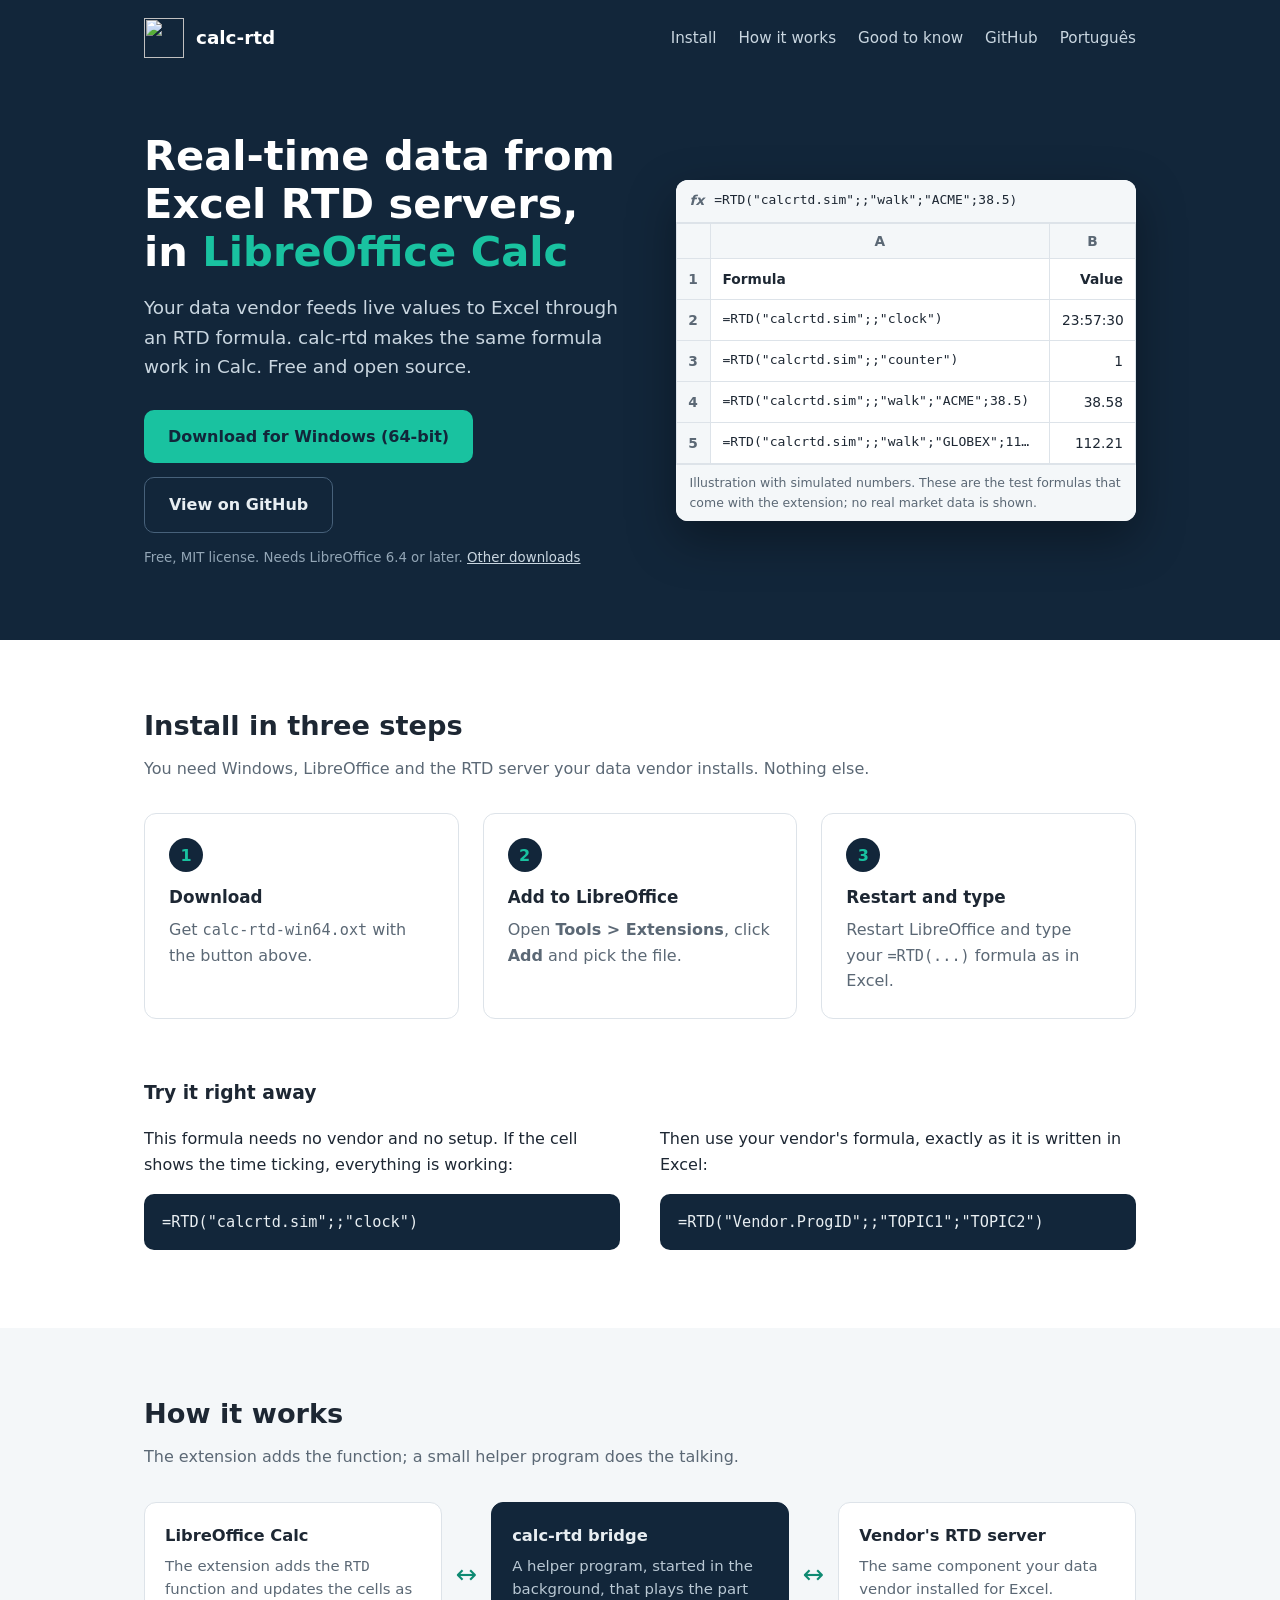
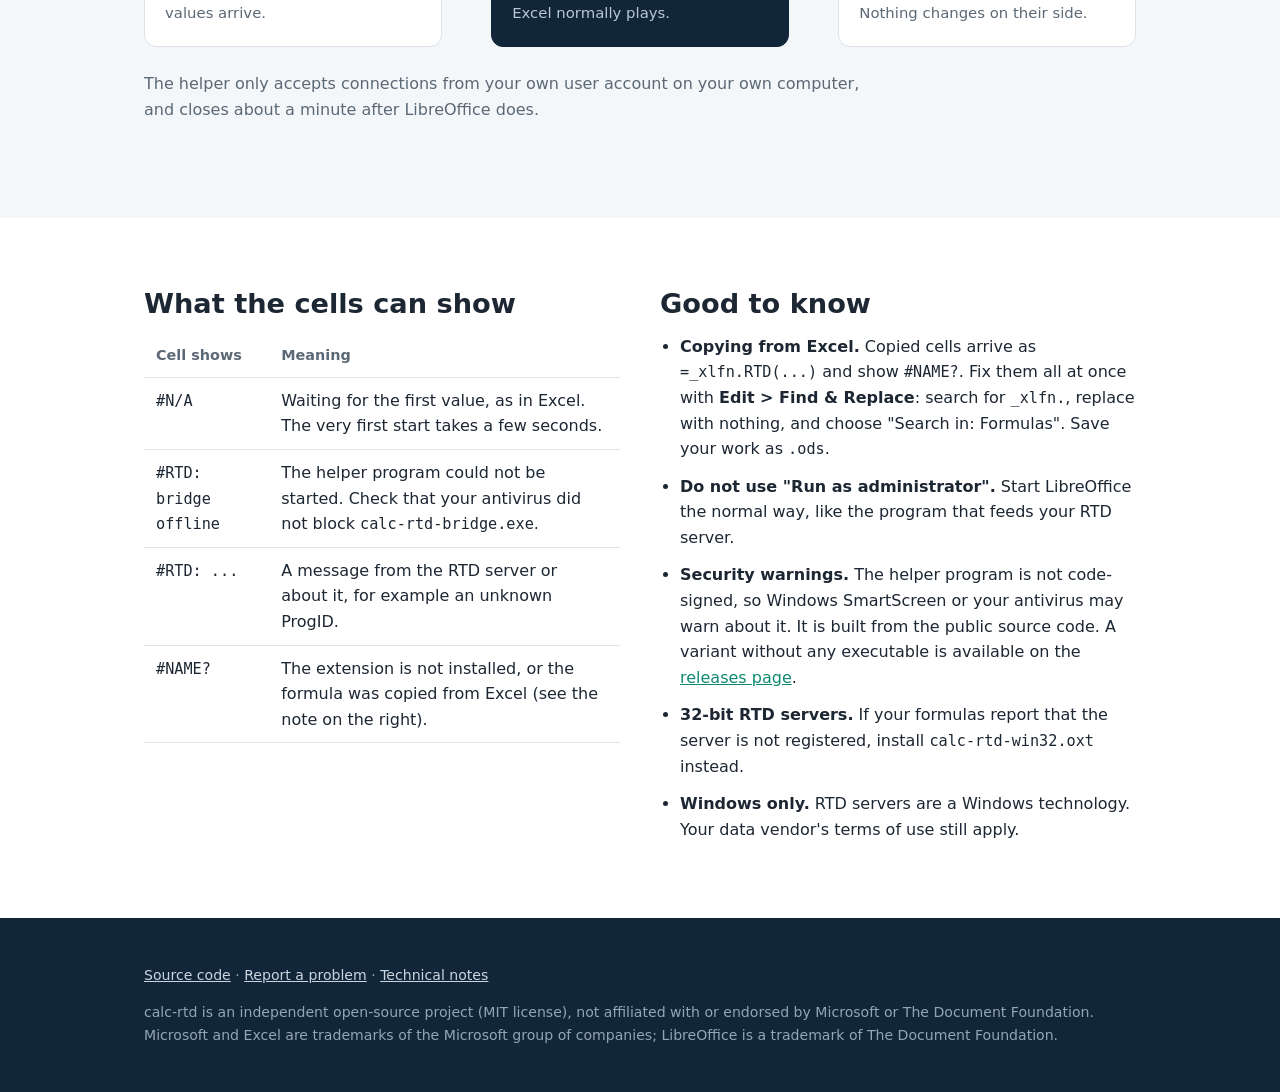
==== site/index.html @ 61bd28c1 "Add the project website (GitHub Pages, English and Portuguese) Co-Authored-By: Claude Fable 5.2 <nor" ====
<!DOCTYPE html>
<html lang="en">
<head>
<meta charset="utf-8">
<meta name="viewport" content="width=device-width, initial-scale=1">
<title>calc-rtd - Excel RTD real-time data in LibreOffice Calc</title>
<meta name="description" content="Free extension that adds an Excel-compatible RTD() function to LibreOffice Calc, so real-time data from Excel RTD servers updates live in your spreadsheets.">
<meta property="og:title" content="calc-rtd - Excel RTD real-time data in LibreOffice Calc">
<meta property="og:description" content="Free extension that adds an Excel-compatible RTD() function to LibreOffice Calc, so real-time data from Excel RTD servers updates live in your spreadsheets.">
<meta property="og:image" content="https://andreydani.github.io/calc-rtd/logo.png">
<link rel="icon" href="logo.svg" type="image/svg+xml">
<link rel="stylesheet" href="style.css">
</head>
<body>
<header class="top">
  <div class="wrap">
    <div class="bar">
      <a class="brand" href="./"><img src="logo.svg" alt="">calc-rtd</a>
      <nav><a href="#install">Install</a><a href="#how">How it works</a><a href="#notes">Good to know</a><a href="https://github.com/andreydani/calc-rtd">GitHub</a><a class="lang" href="pt-br/">Português</a></nav>
    </div>
    <div class="hero">
      <div>
        <h1>Real-time data from Excel RTD servers, in <span>LibreOffice Calc</span></h1>
        <p class="lead">Your data vendor feeds live values to Excel through an RTD formula. calc-rtd makes the same formula work in Calc. Free and open source.</p>
        <div class="cta"><a class="btn primary" href="https://github.com/andreydani/calc-rtd/releases/latest/download/calc-rtd-win64.oxt">Download for Windows (64-bit)</a><a class="btn ghost" href="https://github.com/andreydani/calc-rtd">View on GitHub</a></div>
        <small>Free, MIT license. Needs LibreOffice 6.4 or later. <a style="color:#c9d6e0" href="https://github.com/andreydani/calc-rtd/releases/latest">Other downloads</a></small>
      </div>
      <div class="sheet" aria-label="Illustration with simulated numbers. These are the test formulas that come with the extension; no real market data is shown.">
        <div class="fx"><b>fx</b><span class="mono">=RTD("calcrtd.sim";;"walk";"ACME";38.5)</span></div>
        <table>
          <tr><th></th><th>A</th><th>B</th></tr>
          <tr><th>1</th><td><b>Formula</b></td><td class="n"><b>Value</b></td></tr>
          <tr><th>2</th><td class="mono">=RTD("calcrtd.sim";;"clock")</td><td class="n" data-sim="clock">--:--:--</td></tr>
          <tr><th>3</th><td class="mono">=RTD("calcrtd.sim";;"counter")</td><td class="n" data-sim="counter">0</td></tr>
          <tr><th>4</th><td class="mono">=RTD("calcrtd.sim";;"walk";"ACME";38.5)</td><td class="n" data-sim="acme">38.50</td></tr>
          <tr><th>5</th><td class="mono">=RTD("calcrtd.sim";;"walk";"GLOBEX";112.4)</td><td class="n" data-sim="globex">112.40</td></tr>
        </table>
        <div class="cap">Illustration with simulated numbers. These are the test formulas that come with the extension; no real market data is shown.</div>
      </div>
    </div>
  </div>
</header>

<section id="install">
  <div class="wrap">
    <h2>Install in three steps</h2>
    <p class="sub">You need Windows, LibreOffice and the RTD server your data vendor installs. Nothing else.</p>
    <ol class="steps"><li><h3>Download</h3><p>Get <code>calc-rtd-win64.oxt</code> with the button above.</p></li><li><h3>Add to LibreOffice</h3><p>Open <b>Tools &gt; Extensions</b>, click <b>Add</b> and pick the file.</p></li><li><h3>Restart and type</h3><p>Restart LibreOffice and type your <code>=RTD(...)</code> formula as in Excel.</p></li></ol>
    <div class="cols" style="margin-top:40px">
      <div>
        <h3>Try it right away</h3>
        <p>This formula needs no vendor and no setup. If the cell shows the time ticking, everything is working:</p>
        <pre class="formula"><code>=RTD("calcrtd.sim";;"clock")</code></pre>
      </div>
      <div>
        <h3 class="spacer">&nbsp;</h3>
        <p>Then use your vendor's formula, exactly as it is written in Excel:</p>
        <pre class="formula"><code>=RTD("Vendor.ProgID";;"TOPIC1";"TOPIC2")</code></pre>
      </div>
    </div>
  </div>
</section>

<section id="how" class="alt">
  <div class="wrap">
    <h2>How it works</h2>
    <p class="sub">The extension adds the function; a small helper program does the talking.</p>
    <div class="flow"><div class="box"><h3>LibreOffice Calc</h3><p>The extension adds the <code>RTD</code> function and updates the cells as values arrive.</p></div><div class="arrow">&#8596;</div><div class="box mid"><h3>calc-rtd bridge</h3><p>A helper program, started in the background, that plays the part Excel normally plays.</p></div><div class="arrow">&#8596;</div><div class="box"><h3>Vendor's RTD server</h3><p>The same component your data vendor installed for Excel. Nothing changes on their side.</p></div></div>
    <p class="sub" style="margin-top:24px">The helper only accepts connections from your own user account on your own computer, and closes about a minute after LibreOffice does.</p>
  </div>
</section>

<section id="notes">
  <div class="wrap cols">
    <div>
      <h2>What the cells can show</h2>
      <table class="plain"><tr><th>Cell shows</th><th>Meaning</th></tr><tr><td><code>#N/A</code></td><td>Waiting for the first value, as in Excel. The very first start takes a few seconds.</td></tr><tr><td><code>#RTD: bridge offline</code></td><td>The helper program could not be started. Check that your antivirus did not block <code>calc-rtd-bridge.exe</code>.</td></tr><tr><td><code>#RTD: ...</code></td><td>A message from the RTD server or about it, for example an unknown ProgID.</td></tr><tr><td><code>#NAME?</code></td><td>The extension is not installed, or the formula was copied from Excel (see the note on the right).</td></tr></table>
    </div>
    <div>
      <h2>Good to know</h2>
      <ul class="notes"><li><b>Copying from Excel.</b> Copied cells arrive as <code>=_xlfn.RTD(...)</code> and show <code>#NAME?</code>. Fix them all at once with <b>Edit &gt; Find &amp; Replace</b>: search for <code>_xlfn.</code>, replace with nothing, and choose "Search in: Formulas". Save your work as <code>.ods</code>.</li><li><b>Do not use "Run as administrator".</b> Start LibreOffice the normal way, like the program that feeds your RTD server.</li><li><b>Security warnings.</b> The helper program is not code-signed, so Windows SmartScreen or your antivirus may warn about it. It is built from the public source code. A variant without any executable is available on the <a href="https://github.com/andreydani/calc-rtd/releases/latest">releases page</a>.</li><li><b>32-bit RTD servers.</b> If your formulas report that the server is not registered, install <code>calc-rtd-win32.oxt</code> instead.</li><li><b>Windows only.</b> RTD servers are a Windows technology. Your data vendor's terms of use still apply.</li></ul>
    </div>
  </div>
</section>

<footer>
  <div class="wrap">
    <p><a href="https://github.com/andreydani/calc-rtd">Source code</a> &middot; <a href="https://github.com/andreydani/calc-rtd/issues">Report a problem</a> &middot; <a href="https://github.com/andreydani/calc-rtd/blob/main/docs/TECHNICAL.md">Technical notes</a></p>
    <p>calc-rtd is an independent open-source project (MIT license), not affiliated with or endorsed by Microsoft or The Document Foundation. Microsoft and Excel are trademarks of the Microsoft group of companies; LibreOffice is a trademark of The Document Foundation.</p>
  </div>
</footer>
<script src="demo.js"></script>
</body>
</html>
---- site/style.css ----
:root {
  --navy: #12263a;
  --navy-2: #1b3550;
  --teal: #19c2a0;
  --teal-dark: #0e8a72;
  --ink: #1d2733;
  --muted: #5b6875;
  --line: #dde3e9;
  --paper: #ffffff;
  --wash: #f4f7f9;
}
* { box-sizing: border-box; }
html { scroll-behavior: smooth; }
body {
  margin: 0;
  font-family: "Segoe UI", system-ui, -apple-system, Roboto, "Helvetica Neue", Arial, sans-serif;
  color: var(--ink);
  background: var(--paper);
  line-height: 1.6;
}
a { color: var(--teal-dark); }
code, .mono { font-family: Consolas, "DejaVu Sans Mono", Menlo, monospace; font-size: 0.95em; }
.wrap { max-width: 1040px; margin: 0 auto; padding: 0 24px; }

header.top { background: var(--navy); color: #e8eef2; }
header.top .bar { display: flex; align-items: center; justify-content: space-between; padding: 18px 0; }
header.top .brand { display: flex; align-items: center; gap: 12px; font-weight: 700; font-size: 1.15rem; color: #fff; text-decoration: none; }
header.top .brand img { width: 40px; height: 40px; }
header.top nav a { color: #c9d6e0; text-decoration: none; margin-left: 22px; font-size: 0.95rem; }
header.top nav a:hover { color: #fff; }

.hero { display: grid; grid-template-columns: 1.05fr 1fr; gap: 48px; align-items: center; padding: 56px 0 72px; }
.hero h1 { font-size: 2.6rem; line-height: 1.15; margin: 0 0 18px; color: #fff; }
.hero h1 span { color: var(--teal); }
.hero p.lead { font-size: 1.15rem; color: #c9d6e0; margin: 0 0 28px; max-width: 34em; }
.cta { display: flex; flex-wrap: wrap; gap: 14px; align-items: center; }
.btn { display: inline-block; padding: 14px 24px; border-radius: 10px; font-weight: 700; text-decoration: none; }
.btn.primary { background: var(--teal); color: var(--navy); }
.btn.primary:hover { background: #3bd4b5; }
.btn.ghost { color: #e8eef2; border: 1px solid #47617a; }
.btn.ghost:hover { border-color: #e8eef2; }
.hero small { display: block; margin-top: 14px; color: #93a6b6; }

.sheet { background: var(--paper); border-radius: 12px; overflow: hidden; box-shadow: 0 18px 48px rgba(0, 0, 0, 0.35); color: var(--ink); }
.sheet .fx { display: flex; gap: 10px; align-items: center; padding: 10px 14px; background: var(--wash); border-bottom: 1px solid var(--line); font-size: 0.85rem; }
.sheet .fx b { color: var(--muted); font-style: italic; }
.hero > * { min-width: 0; }
.sheet table { width: 100%; border-collapse: collapse; font-size: 0.86rem; table-layout: fixed; }
.sheet th:first-child { width: 34px; }
.sheet tr > :last-child { width: 86px; }
.sheet td.mono { white-space: nowrap; overflow: hidden; text-overflow: ellipsis; }
.sheet .fx span { white-space: nowrap; overflow: hidden; text-overflow: ellipsis; }
.sheet th { background: var(--wash); color: var(--muted); font-weight: 600; padding: 6px 10px; border: 1px solid var(--line); text-align: center; }
.sheet td { padding: 9px 12px; border: 1px solid var(--line); }
.sheet td.n { text-align: right; font-variant-numeric: tabular-nums; }
.sheet td.up { background: #e3f8f2; transition: background 0.1s; }
.sheet td.down { background: #fdeceb; transition: background 0.1s; }
.sheet td { transition: background 0.9s; }
.sheet .cap { padding: 8px 14px; font-size: 0.78rem; color: var(--muted); background: var(--wash); border-top: 1px solid var(--line); }

section { padding: 64px 0; }
section.alt { background: var(--wash); }
section h2 { font-size: 1.7rem; margin: 0 0 8px; }
section p.sub { color: var(--muted); margin: 0 0 32px; max-width: 46em; }
.steps { display: grid; grid-template-columns: repeat(3, 1fr); gap: 24px; counter-reset: step; padding: 0; margin: 0; list-style: none; }
.steps li { background: var(--paper); border: 1px solid var(--line); border-radius: 12px; padding: 24px; counter-increment: step; }
.steps li::before { content: counter(step); display: inline-grid; place-items: center; width: 34px; height: 34px; border-radius: 50%; background: var(--navy); color: var(--teal); font-weight: 700; margin-bottom: 12px; }
.steps h3 { margin: 0 0 6px; font-size: 1.05rem; }
.steps p { margin: 0; color: var(--muted); }
.flow { display: grid; grid-template-columns: 1fr auto 1fr auto 1fr; gap: 14px; align-items: stretch; }
.flow .box { border: 1px solid var(--line); border-radius: 12px; padding: 20px; background: var(--paper); }
.flow .box.mid { background: var(--navy); color: #e8eef2; border-color: var(--navy); }
.flow .box h3 { margin: 0 0 6px; font-size: 1.02rem; }
.flow .box p { margin: 0; font-size: 0.93rem; color: var(--muted); }
.flow .box.mid p { color: #b9c8d4; }
.flow .arrow { align-self: center; color: var(--teal-dark); font-size: 1.6rem; }
pre.formula { background: var(--navy); color: #e8eef2; padding: 16px 18px; border-radius: 10px; overflow-x: auto; margin: 0 0 14px; }
table.plain { width: 100%; border-collapse: collapse; }
table.plain th, table.plain td { text-align: left; padding: 10px 12px; border-bottom: 1px solid var(--line); vertical-align: top; }
table.plain th { color: var(--muted); font-weight: 600; font-size: 0.9rem; }
ul.notes { padding-left: 20px; margin: 0; }
ul.notes li { margin-bottom: 12px; }
.cols { display: grid; grid-template-columns: 1fr 1fr; gap: 40px; }
footer { background: var(--navy); color: #93a6b6; padding: 32px 0; font-size: 0.88rem; }
footer a { color: #c9d6e0; }

@media (max-width: 860px) {
  .hero, .cols { grid-template-columns: 1fr; }
  .hero { padding: 36px 0 52px; gap: 32px; }
  .hero h1 { font-size: 2rem; }
  .steps { grid-template-columns: 1fr; }
  .flow { grid-template-columns: 1fr; }
  .flow .arrow { transform: rotate(90deg); justify-self: center; }
  header.top nav a:not(.lang) { display: none; }
  h3.spacer { display: none; }
}
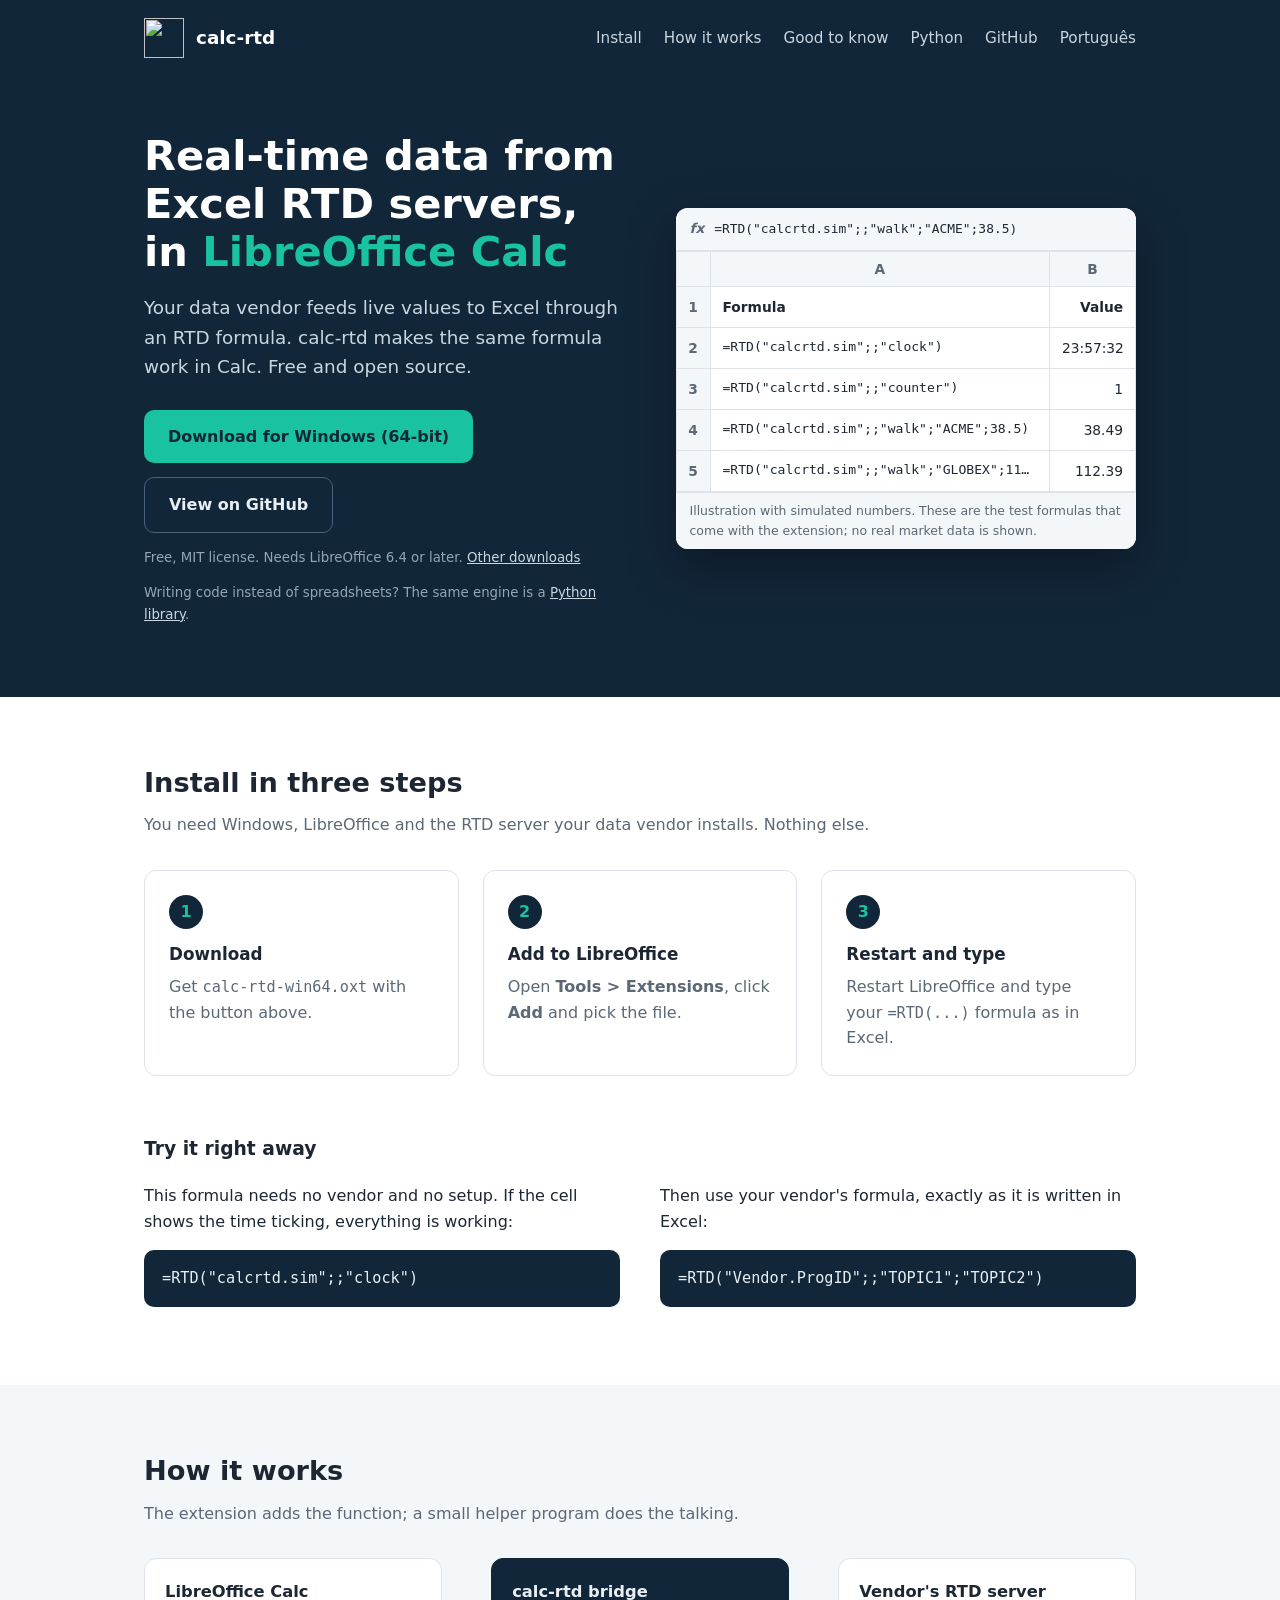
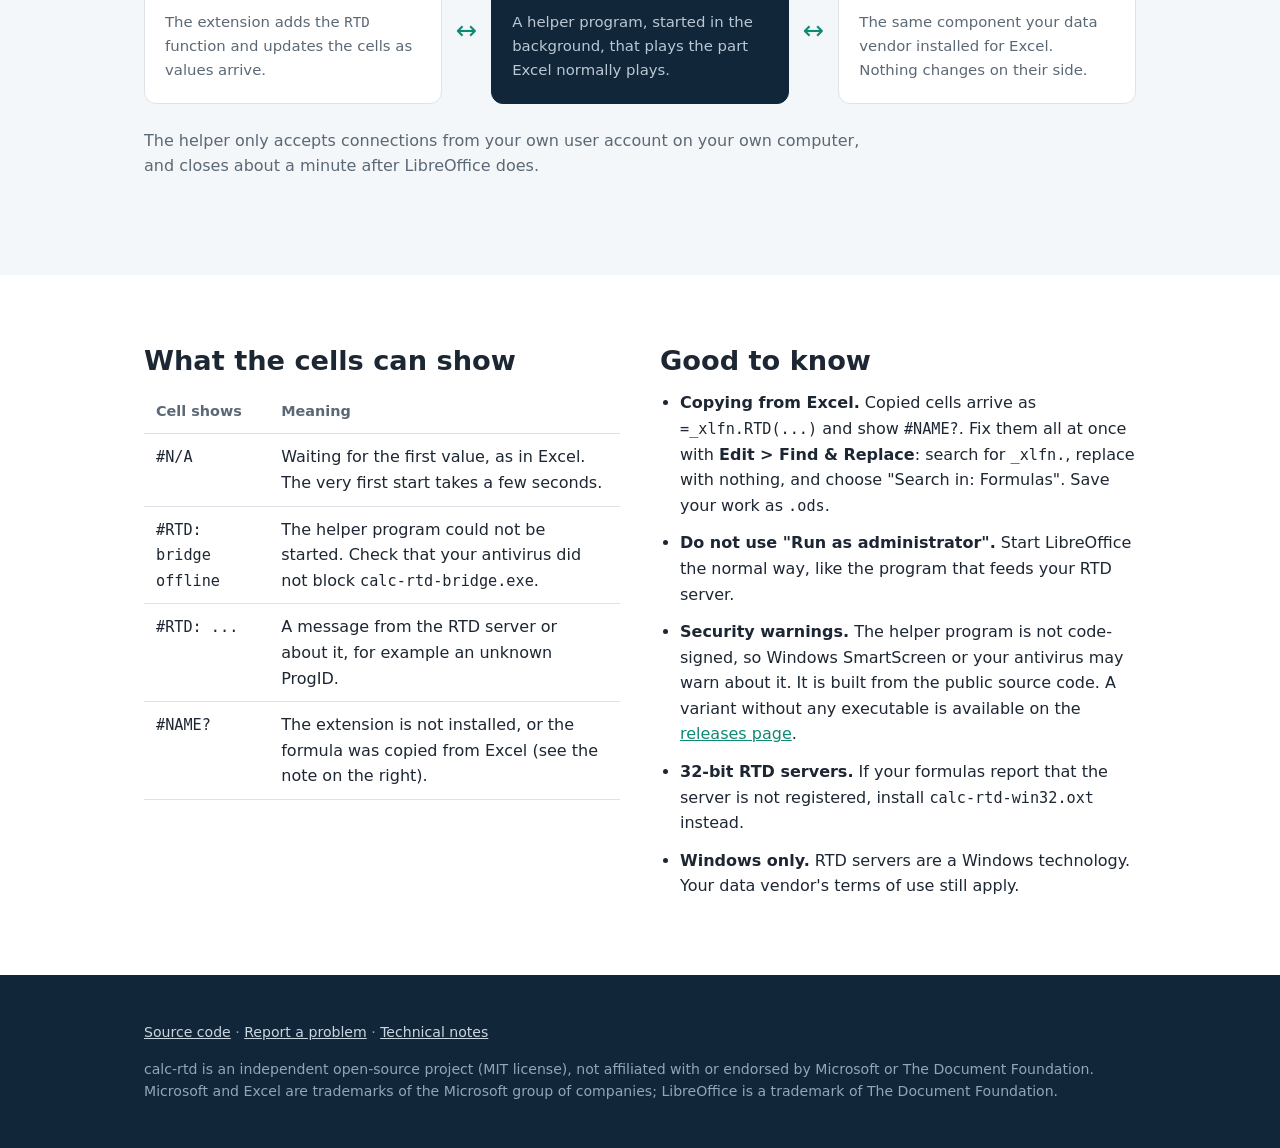
==== commit 05b1cec1: "Add the Python pages to the website and link the guide from the README Co-Authored-By: Claude Fable " ====
--- a/site/index.html
+++ b/site/index.html
@@ -16,7 +16,7 @@
   <div class="wrap">
     <div class="bar">
       <a class="brand" href="./"><img src="logo.svg" alt="">calc-rtd</a>
-      <nav><a href="#install">Install</a><a href="#how">How it works</a><a href="#notes">Good to know</a><a href="https://github.com/andreydani/calc-rtd">GitHub</a><a class="lang" href="pt-br/">Português</a></nav>
+      <nav><a href="#install">Install</a><a href="#how">How it works</a><a href="#notes">Good to know</a><a href="python/">Python</a><a href="https://github.com/andreydani/calc-rtd">GitHub</a><a class="lang" href="pt-br/">Português</a></nav>
     </div>
     <div class="hero">
       <div>
@@ -24,6 +24,7 @@
         <p class="lead">Your data vendor feeds live values to Excel through an RTD formula. calc-rtd makes the same formula work in Calc. Free and open source.</p>
         <div class="cta"><a class="btn primary" href="https://github.com/andreydani/calc-rtd/releases/latest/download/calc-rtd-win64.oxt">Download for Windows (64-bit)</a><a class="btn ghost" href="https://github.com/andreydani/calc-rtd">View on GitHub</a></div>
         <small>Free, MIT license. Needs LibreOffice 6.4 or later. <a style="color:#c9d6e0" href="https://github.com/andreydani/calc-rtd/releases/latest">Other downloads</a></small>
+        <small>Writing code instead of spreadsheets? The same engine is a <a style="color:#c9d6e0" href="python/">Python library</a>.</small>
       </div>
       <div class="sheet" aria-label="Illustration with simulated numbers. These are the test formulas that come with the extension; no real market data is shown.">
         <div class="fx"><b>fx</b><span class="mono">=RTD("calcrtd.sim";;"walk";"ACME";38.5)</span></div>
--- a/site/style.css
+++ b/site/style.css
@@ -75,6 +75,15 @@
 .flow .box.mid p { color: #b9c8d4; }
 .flow .arrow { align-self: center; color: var(--teal-dark); font-size: 1.6rem; }
 pre.formula { background: var(--navy); color: #e8eef2; padding: 16px 18px; border-radius: 10px; overflow-x: auto; margin: 0 0 14px; }
+pre.formula.install { display: inline-block; margin: 0 0 22px; padding: 12px 18px; background: #0c1b2a; border: 1px solid #2a4560; }
+.codecard pre.formula { margin: 0; background: #0c1b2a; border: 1px solid #2a4560; box-shadow: 0 18px 48px rgba(0, 0, 0, 0.35); font-size: 0.9rem; line-height: 1.55; }
+.steps.code { grid-template-columns: 1fr; gap: 16px; }
+.steps.code li { display: grid; grid-template-columns: 34px 1fr 1.5fr; column-gap: 20px; align-items: center; min-width: 0; }
+.steps.code li::before { margin: 0; grid-row: 1 / span 2; align-self: start; }
+.steps.code li h3 { grid-column: 2; align-self: end; }
+.steps.code li p { grid-column: 2; align-self: start; }
+.steps.code li pre.formula { grid-column: 3; grid-row: 1 / span 2; margin: 0; font-size: 0.85rem; line-height: 1.5; min-width: 0; }
+.cols > * { min-width: 0; }
 table.plain { width: 100%; border-collapse: collapse; }
 table.plain th, table.plain td { text-align: left; padding: 10px 12px; border-bottom: 1px solid var(--line); vertical-align: top; }
 table.plain th { color: var(--muted); font-weight: 600; font-size: 0.9rem; }
@@ -93,4 +102,6 @@
   .flow .arrow { transform: rotate(90deg); justify-self: center; }
   header.top nav a:not(.lang) { display: none; }
   h3.spacer { display: none; }
+  .steps.code li { grid-template-columns: 34px 1fr; }
+  .steps.code li pre.formula { grid-column: 1 / -1; grid-row: auto; margin-top: 14px; }
 }
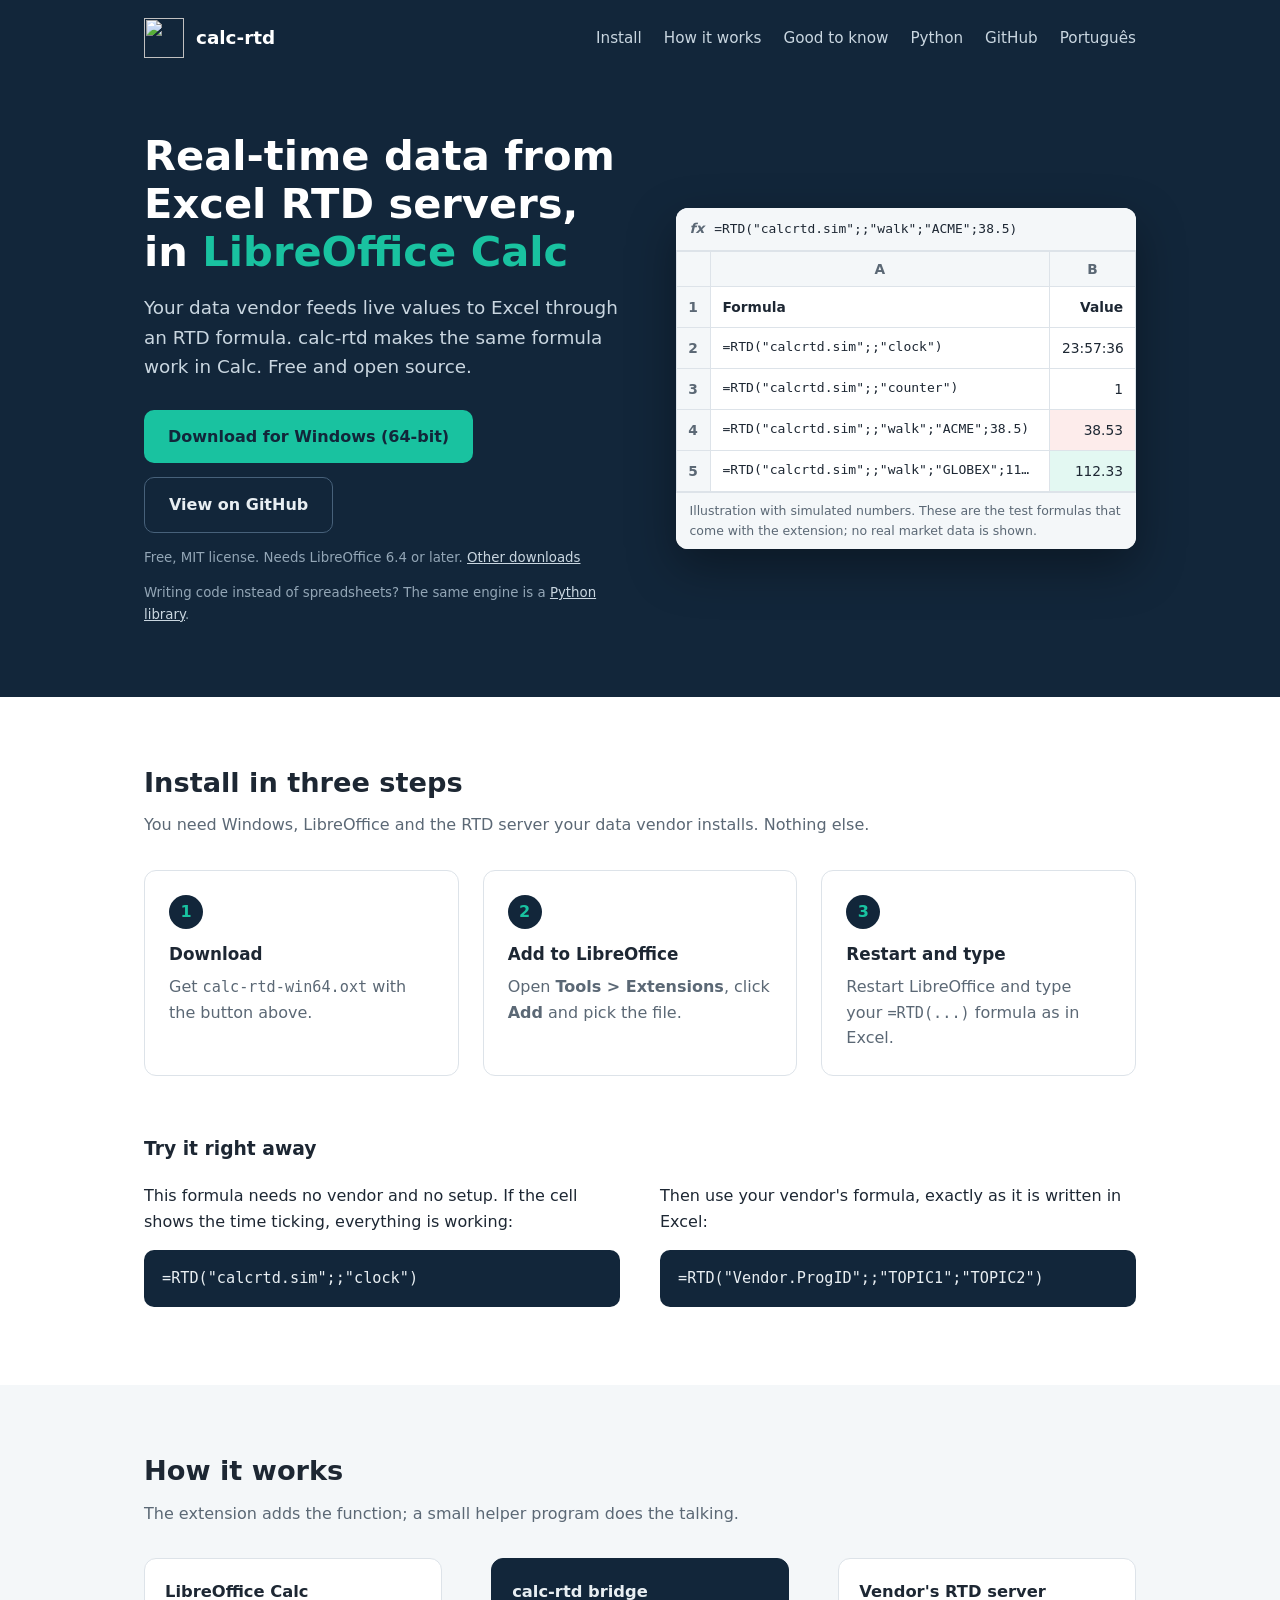
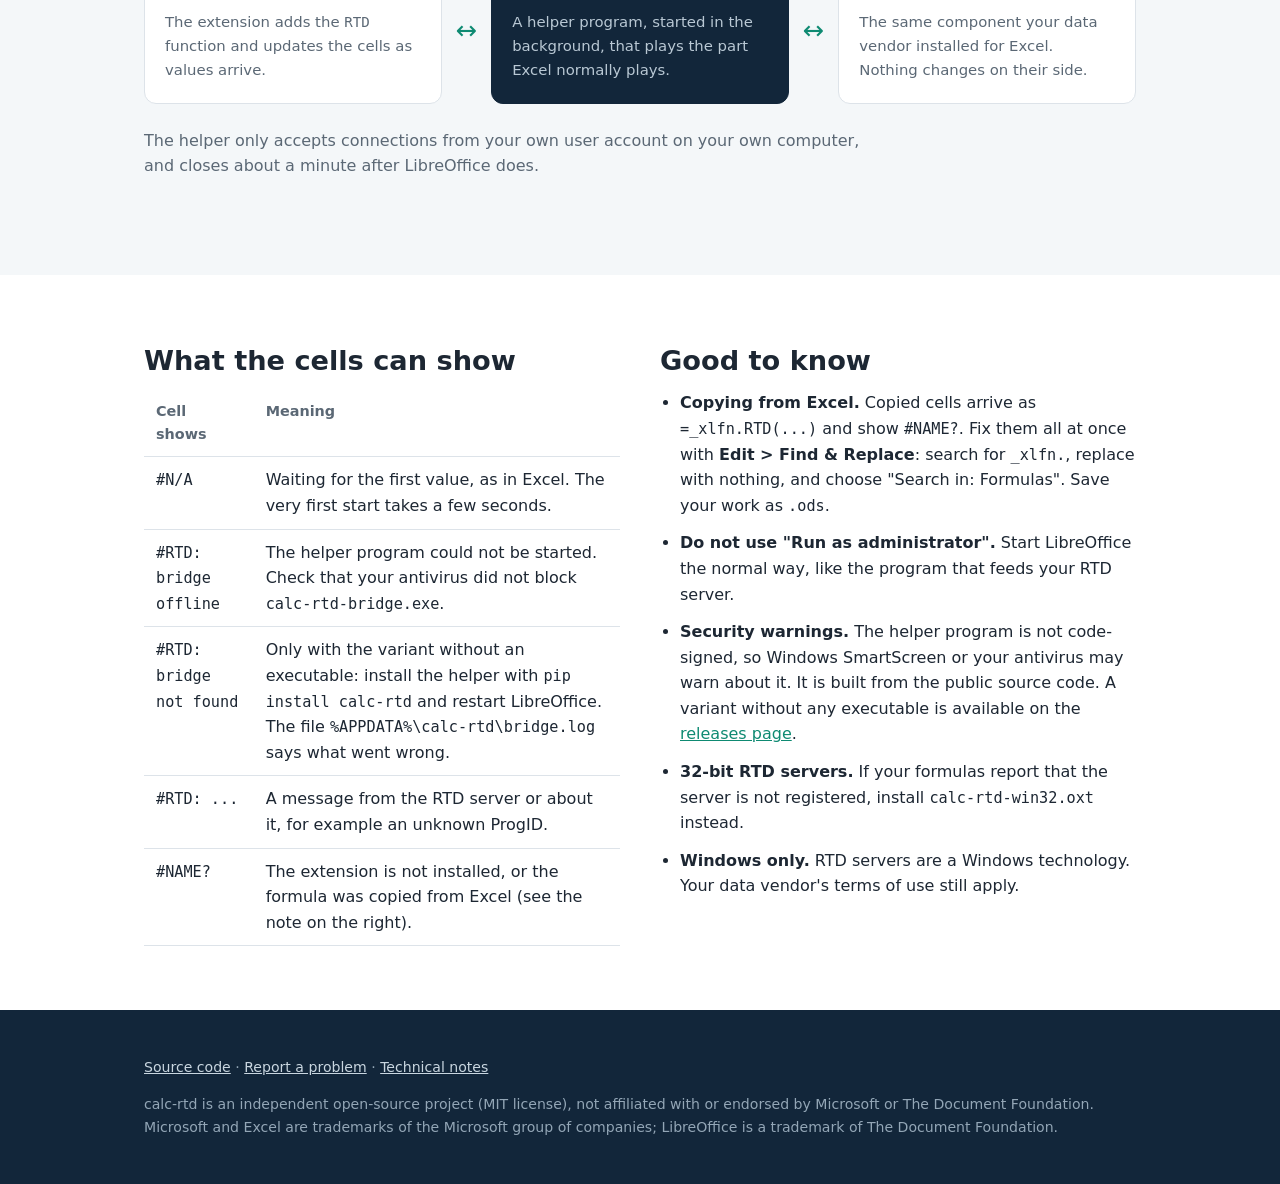
==== commit 3c58b526: "Start the bridge without LibreOffice's PYTHONPATH; log start attempts LibreOffice prepends its bundl" ====
--- a/site/index.html
+++ b/site/index.html
@@ -75,7 +75,7 @@
   <div class="wrap cols">
     <div>
       <h2>What the cells can show</h2>
-      <table class="plain"><tr><th>Cell shows</th><th>Meaning</th></tr><tr><td><code>#N/A</code></td><td>Waiting for the first value, as in Excel. The very first start takes a few seconds.</td></tr><tr><td><code>#RTD: bridge offline</code></td><td>The helper program could not be started. Check that your antivirus did not block <code>calc-rtd-bridge.exe</code>.</td></tr><tr><td><code>#RTD: ...</code></td><td>A message from the RTD server or about it, for example an unknown ProgID.</td></tr><tr><td><code>#NAME?</code></td><td>The extension is not installed, or the formula was copied from Excel (see the note on the right).</td></tr></table>
+      <table class="plain"><tr><th>Cell shows</th><th>Meaning</th></tr><tr><td><code>#N/A</code></td><td>Waiting for the first value, as in Excel. The very first start takes a few seconds.</td></tr><tr><td><code>#RTD: bridge offline</code></td><td>The helper program could not be started. Check that your antivirus did not block <code>calc-rtd-bridge.exe</code>.</td></tr><tr><td><code>#RTD: bridge not found</code></td><td>Only with the variant without an executable: install the helper with <code>pip install calc-rtd</code> and restart LibreOffice. The file <code>%APPDATA%\calc-rtd\bridge.log</code> says what went wrong.</td></tr><tr><td><code>#RTD: ...</code></td><td>A message from the RTD server or about it, for example an unknown ProgID.</td></tr><tr><td><code>#NAME?</code></td><td>The extension is not installed, or the formula was copied from Excel (see the note on the right).</td></tr></table>
     </div>
     <div>
       <h2>Good to know</h2>
